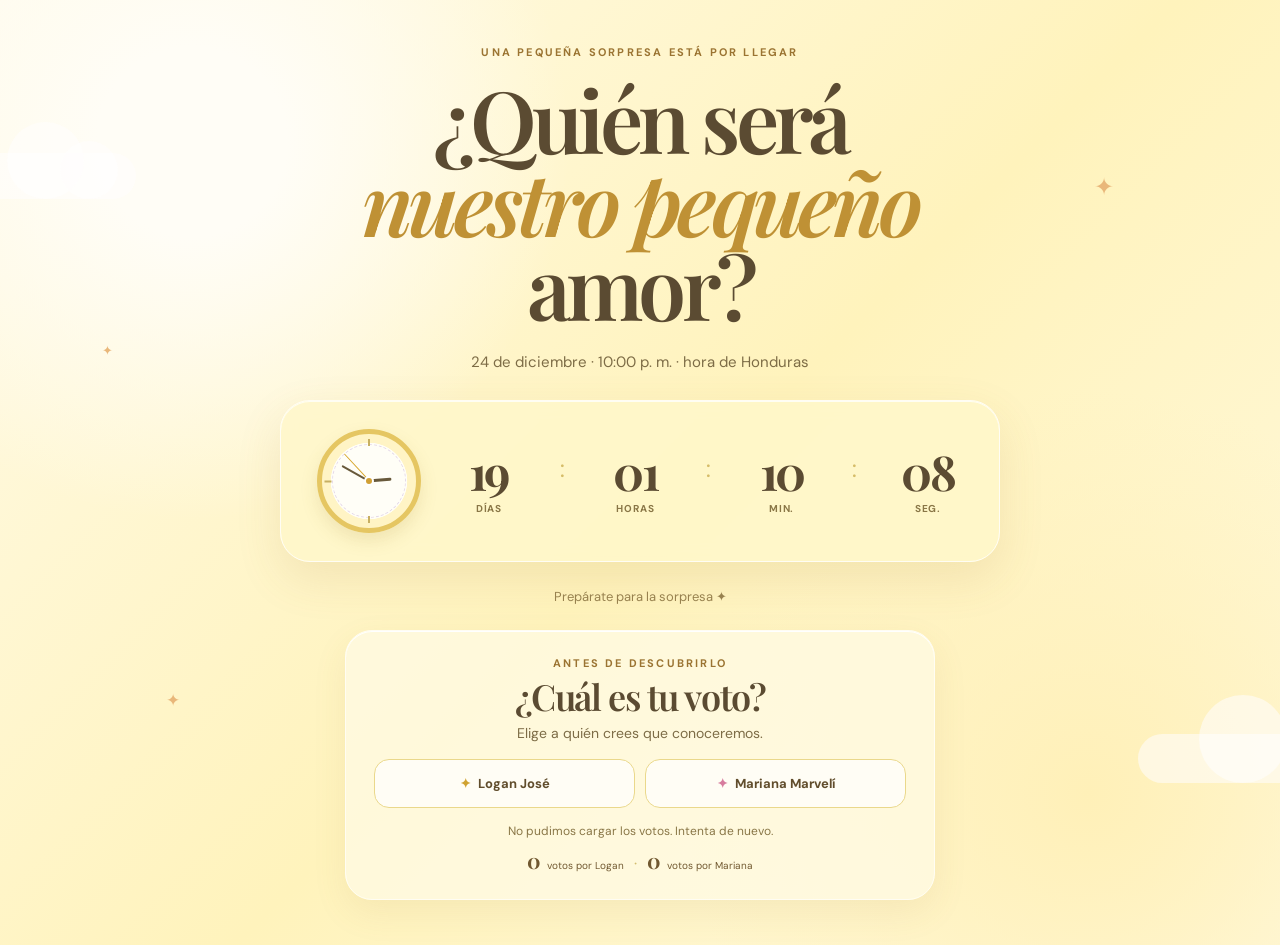
==== index.html @ b45e4868 "Add live Google Sheets voting" ====
<!doctype html>
<html lang="es">
  <head>
    <meta charset="UTF-8" />
    <meta name="viewport" content="width=device-width, initial-scale=1.0" />
    <meta name="theme-color" content="#fff9f4" />
    <meta name="description" content="Una dulce sorpresa está por llegar." />
    <title>Una dulce sorpresa</title>
    <link rel="stylesheet" href="assets/styles.css" />
  </head>
  <body>
    <canvas id="celebration-canvas" aria-hidden="true"></canvas>
    <div class="sky-decoration" aria-hidden="true"><span class="cloud cloud-one"></span><span class="cloud cloud-two"></span><span class="spark spark-one">✦</span><span class="spark spark-two">✦</span><span class="spark spark-three">✦</span></div>
    <main class="reveal-shell" aria-live="polite">
      <p class="eyebrow">Una pequeña sorpresa está por llegar</p>
      <h1 class="hero-title">¿Quién será<br /><em>nuestro pequeño</em><br />amor?</h1>
      <p class="event-note">24 de diciembre · 10:00 p. m. · hora de Honduras</p>
      <section class="countdown-card" aria-label="Cuenta regresiva"><div class="clock" aria-hidden="true"><span class="clock-dot"></span><span class="hand hand-hour"></span><span class="hand hand-minute"></span><span class="hand hand-second"></span><span class="tick t12"></span><span class="tick t3"></span><span class="tick t6"></span><span class="tick t9"></span></div><div class="counter" aria-label="Tiempo restante"><div><strong id="days">00</strong><span>días</span></div><i>:</i><div><strong id="hours">00</strong><span>horas</span></div><i>:</i><div><strong id="minutes">00</strong><span>min.</span></div><i>:</i><div><strong id="seconds">00</strong><span>seg.</span></div></div></section>
      <p class="tiny-note">Prepárate para la sorpresa ✦</p>
      <section class="vote-card" id="vote-section" aria-labelledby="vote-title">
        <p class="eyebrow">Antes de descubrirlo</p>
        <h2 id="vote-title">¿Cuál es tu voto?</h2>
        <p class="vote-intro">Elige a quién crees que conoceremos.</p>
        <div class="vote-buttons">
          <button class="vote-button boy-vote" type="button" data-vote="boy"><span>✦</span> Logan José</button>
          <button class="vote-button girl-vote" type="button" data-vote="girl"><span>✦</span> Mariana Marvelí</button>
        </div>
        <p class="vote-status" id="vote-status">Cargando votos…</p>
        <div class="vote-results" id="vote-results" aria-live="polite" hidden>
          <span id="boy-count">0</span><small>votos por Logan</small><i>·</i><span id="girl-count">0</span><small>votos por Mariana</small>
        </div>
      </section>
    </main>
    <section class="reveal-panel" aria-hidden="true"><div class="reveal-glow"></div><div class="balloon b-one"></div><div class="balloon b-two"></div><div class="balloon b-three"></div><div class="reveal-copy"><p class="eyebrow">La espera terminó</p><h2>Logan José</h2><p>Te esperamos con mucho amor.</p></div></section>
    <script>window.REVEAL_CONFIG={mode:'real',targetTime:'2026-12-25T04:00:00.000Z',result:'boy',title:'Logan José',subtitle:'Te esperamos con mucho amor.'};</script>
    <script>window.VOTE_CONFIG={endpoint:'https://script.google.com/macros/s/AKfycbzG3wJDyvJ7oHPErX0DNwCRhlutBwt7Xx0BfoXmJ38LbPHmCWQFD8IIuujLemhhOkUb/exec'};</script>
    <script src="assets/reveal.js"></script>
  </body>
</html>
---- assets/styles.css ----
@import url('https://fonts.googleapis.com/css2?family=DM+Sans:wght@400;500;700&family=Playfair+Display:ital,wght@0,600;0,700;1,600&display=swap');
:root { --ink:#5b4b32; --butter:#fff1a8; --butter-deep:#d5a83d; --paper:#fffdf4; }
* { box-sizing:border-box; }
body { margin:0; min-height:100vh; overflow-x:hidden; color:var(--ink); background:radial-gradient(circle at 15% 15%,#fffdf6 0 7%,transparent 28%),radial-gradient(circle at 85% 84%,#fff0b8 0,transparent 30%),linear-gradient(135deg,#fffbea,#fff3bc 53%,#fff9df); font-family:'DM Sans',sans-serif; }
.reveal-shell { width:min(910px,92vw); min-height:100vh; margin:auto; display:flex; flex-direction:column; align-items:center; justify-content:center; text-align:center; position:relative; z-index:2; padding:45px 0; }
.demo-badge { position:absolute; top:27px; right:0; border:1px solid #decbe6; background:#fff9ffb8; border-radius:999px; padding:8px 13px; font-size:11px; font-weight:700; letter-spacing:.11em; text-transform:uppercase; }
.eyebrow { margin:0 0 18px; color:#9b7432; font-size:11px; font-weight:700; text-transform:uppercase; letter-spacing:.2em; }
.hero-title { margin:0; font-family:'Playfair Display',Georgia,serif; font-size:clamp(44px,7.5vw,86px); font-weight:600; line-height:.97; letter-spacing:-.055em; }
.hero-title em { color:#bf9135; font-weight:600; }
.event-note { margin:25px 0 28px; font-size:15px; color:#7d6c46; }
.countdown-card { width:min(720px,100%); padding:28px 36px; display:flex; align-items:center; gap:33px; border:1px solid #fffdf4; border-radius:30px; background:#fff7cbd9; box-shadow:0 17px 45px #9c7b2c20, inset 0 1px #fffef3; backdrop-filter:blur(8px); }
.clock { flex:none; position:relative; width:104px; height:104px; border:5px solid #e5c662; border-radius:50%; background:radial-gradient(circle,#fffef7 0 57%,#fff4c5 58%); box-shadow:0 8px 17px #9c7b2c27; }
.clock::after { content:''; position:absolute; inset:10px; border:1px dashed #e4d8e9; border-radius:50%; }
.hand { transform-origin:50% 100%; position:absolute; left:calc(50% - 1px); bottom:50%; width:2px; background:#68593b; z-index:2; border-radius:10px; transition:transform .1s linear; }
.hand-second { height:37px; background:#d7a72e; width:1px; left:50%; }.hand-minute { height:31px; }.hand-hour { height:22px; width:3px; left:calc(50% - 1.5px); }
.clock-dot { position:absolute; z-index:3; left:calc(50% - 5px); top:calc(50% - 5px); width:10px; height:10px; border:2px solid white; background:#d1a035; border-radius:50%; }.tick { position:absolute; z-index:1; background:#c7af62; width:2px; height:7px; left:calc(50% - 1px); }.t12 { top:5px }.t6 { bottom:5px }.t3 { right:5px; top:calc(50% - 3px); transform:rotate(90deg) }.t9 { left:5px; top:calc(50% - 3px); transform:rotate(90deg) }
.counter { flex:1; display:flex; justify-content:space-between; align-items:flex-start; text-align:center; }.counter div { min-width:70px; }.counter strong { display:block; font-family:'Playfair Display',serif; font-size:clamp(31px,4.2vw,48px); line-height:1; letter-spacing:-.05em; }.counter span { display:block; margin-top:7px; color:#897646; font-size:10px; font-weight:700; letter-spacing:.08em; text-transform:uppercase; }.counter i { color:#d6bd69; font-size:24px; font-style:normal; padding-top:6px; }.tiny-note { margin:26px 0 0; color:#988250; font-size:13px; }
.vote-card { width:min(590px,100%); margin-top:25px; padding:25px 28px; border:1px solid #fffdf3; border-radius:27px; background:#fffbe7b8; box-shadow:0 13px 35px #9d7d2a17, inset 0 1px #fff; }.vote-card .eyebrow { margin-bottom:8px; }.vote-card h2 { margin:0; font:600 clamp(27px,4vw,36px)/1 'Playfair Display',serif; letter-spacing:-.04em; }.vote-intro { margin:10px 0 17px; color:#7d6c46; font-size:14px; }.vote-buttons { display:grid; grid-template-columns:1fr 1fr; gap:10px; }.vote-button { min-height:49px; padding:11px 12px; border:1px solid #ead88b; border-radius:15px; background:#fffdf5; color:#614d2c; font:700 13px 'DM Sans',sans-serif; cursor:pointer; transition:transform .2s, box-shadow .2s, border-color .2s; }.vote-button:hover:not(:disabled) { transform:translateY(-2px); box-shadow:0 8px 16px #a4822b24; border-color:#cda64a; }.vote-button span { color:#d0a231; margin-right:4px; }.girl-vote span { color:#d77c9e; }.vote-button:disabled { cursor:default; opacity:.68; }.vote-button.is-selected { border-color:#bd9132; background:#fff2b1; opacity:1; }.vote-status { min-height:18px; margin:15px 0 5px; color:#897646; font-size:12px; }.vote-results { display:flex; justify-content:center; align-items:baseline; gap:6px; color:#715830; }.vote-results span { font:700 21px 'Playfair Display',serif; }.vote-results small { font-size:10px; }.vote-results i { margin:0 4px; color:#d3bb6e; font-style:normal; }.voting-closed { opacity:.78; }
.sky-decoration>* { position:fixed; pointer-events:none; }.cloud { border-radius:999px; background:#fffdfd92; filter:blur(.2px); }.cloud::before,.cloud::after { content:''; position:absolute; border-radius:50%; background:inherit; }.cloud-one { width:170px; height:46px; left:-34px; top:17%; }.cloud-one::before { width:77px; height:77px; left:41px; bottom:0; }.cloud-one::after { width:58px; height:58px; left:94px; bottom:0; }.cloud-two { width:180px; height:49px; right:-38px; bottom:13%; }.cloud-two::before { width:88px; height:88px; right:31px; bottom:0; }.spark { color:#e9b77a; font-size:24px; }.spark-one { top:19%; right:13%; }.spark-two { bottom:21%; left:13%; font-size:17px; }.spark-three { top:38%; left:8%; font-size:13px; }
.final-seconds .countdown-card { animation:pulse 1s ease-in-out infinite; }.final-seconds .clock { border-color:#dea92c; } @keyframes pulse { 50% { transform:scale(1.018); box-shadow:0 12px 38px #d5a32c40; } }
.reveal-panel { position:fixed; inset:0; z-index:5; display:grid; place-items:center; background:linear-gradient(135deg,#ffe6ef,#f8c8dc 47%,#eaa1c6); clip-path:circle(0% at 50% 50%); transition:clip-path 1.25s cubic-bezier(.22,1,.36,1); overflow:hidden; }.revealed .reveal-panel { clip-path:circle(150% at 50% 50%); }.is-boy .reveal-panel { background:linear-gradient(135deg,#e2f4ff,#b9ddfa 47%,#7cbae8); }.reveal-glow { position:absolute; width:min(75vw,680px); aspect-ratio:1; border-radius:50%; background:#ffffff80; filter:blur(24px); }.reveal-copy { position:relative; text-align:center; padding:24px; }.reveal-copy .eyebrow { color:#a34b74; }.is-boy .reveal-copy .eyebrow { color:#316c9b; }.reveal-copy h2 { margin:0; font:600 clamp(58px,11vw,130px)/.9 'Playfair Display',serif; letter-spacing:-.075em; color:#9d3f6f; }.is-boy .reveal-copy h2 { color:#28628e; }.reveal-copy p:not(.eyebrow) { margin:22px 0 32px; font-size:18px; }.restart-button { display:inline-flex; gap:12px; justify-content:center; align-items:center; border:0; border-radius:999px; padding:14px 23px; background:#fffdfc; color:#88526c; font:700 13px 'DM Sans',sans-serif; letter-spacing:.03em; text-decoration:none; box-shadow:0 10px 24px #97507124; cursor:pointer; transition:transform .2s,box-shadow .2s; }.restart-button:hover { transform:translateY(-2px); box-shadow:0 14px 30px #97507136; }.restart-button span { font-size:18px; }.balloon { position:absolute; width:65px; height:80px; border-radius:50% 50% 48% 48%; background:#fff3f7a8; animation:float 4s ease-in-out infinite; }.balloon::after { content:''; position:absolute; left:50%; top:79px; width:1px; height:130px; background:#ffffff96; transform:rotate(5deg); }.b-one { top:14%; left:13%; }.b-two { top:19%; right:16%; width:42px; height:55px; animation-delay:-1.5s; }.b-three { bottom:14%; right:11%; width:74px; height:91px; animation-delay:-2.5s; }.is-boy .balloon { background:#edf8ffb5; } @keyframes float { 50% { transform:translateY(-20px) rotate(3deg); } }
#celebration-canvas { position:fixed; inset:0; z-index:10; pointer-events:none; }.landing { display:grid; place-items:center; }.landing-card { z-index:1; text-align:center; padding:45px 25px; }.landing-card h1 { margin:0; font:600 clamp(50px,8vw,88px)/.94 'Playfair Display',serif; letter-spacing:-.06em; }.landing-card p { margin:25px 0; color:#836f82; }.orb,.star { position:fixed; pointer-events:none; }.orb { border-radius:50%; filter:blur(.2px); }.orb-one { width:320px; height:320px; background:#f5d8e4a8; top:-90px; left:-75px; }.orb-two { width:260px; height:260px; background:#d9eafb; bottom:-80px; right:-50px; }.star { color:#e8b877; font-size:25px; }.s-one { top:22%; right:19%; }.s-two { bottom:23%; left:19%; }
@media (max-width:620px) { .reveal-shell { justify-content:flex-start; padding-top:110px; }.demo-badge { right:50%; transform:translateX(50%); }.countdown-card { padding:23px 12px 24px; flex-direction:column; gap:17px; border-radius:25px; }.clock { width:88px; height:88px; }.hand-second { height:30px; }.hand-minute { height:26px; }.hand-hour { height:18px; }.counter { width:100%; }.counter div { min-width:0; }.counter strong { font-size:32px; }.counter i { font-size:18px; }.counter span { font-size:8px; }.hero-title { font-size:49px; }.vote-card { padding:23px 15px; }.vote-buttons { grid-template-columns:1fr; }.balloon { transform:scale(.75); }.b-one { left:0; }.b-two { right:2%; }.b-three { right:-2%; } }
@media (prefers-reduced-motion:reduce) { *,*::before,*::after { animation-duration:.001ms!important; transition-duration:.001ms!important; } }
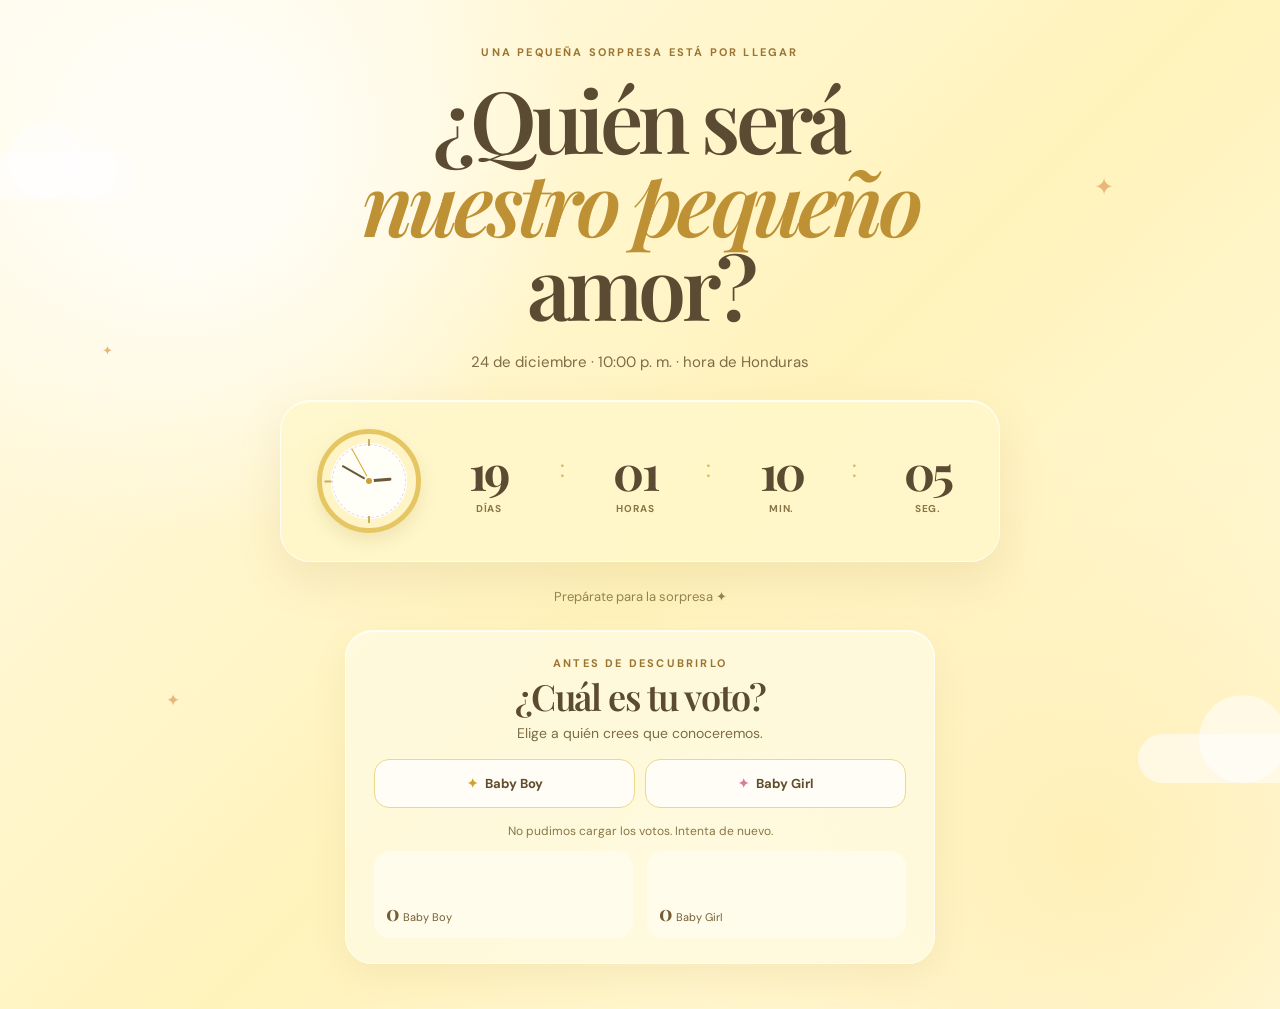
==== commit 55518cfe: "Visualize votes with ties and dresses" ====
--- a/index.html
+++ b/index.html
@@ -22,12 +22,13 @@
         <h2 id="vote-title">¿Cuál es tu voto?</h2>
         <p class="vote-intro">Elige a quién crees que conoceremos.</p>
         <div class="vote-buttons">
-          <button class="vote-button boy-vote" type="button" data-vote="boy"><span>✦</span> Logan José</button>
-          <button class="vote-button girl-vote" type="button" data-vote="girl"><span>✦</span> Mariana Marvelí</button>
+          <button class="vote-button boy-vote" type="button" data-vote="boy"><span>✦</span> Baby Boy</button>
+          <button class="vote-button girl-vote" type="button" data-vote="girl"><span>✦</span> Baby Girl</button>
         </div>
         <p class="vote-status" id="vote-status">Cargando votos…</p>
         <div class="vote-results" id="vote-results" aria-live="polite" hidden>
-          <span id="boy-count">0</span><small>votos por Logan</small><i>·</i><span id="girl-count">0</span><small>votos por Mariana</small>
+          <div class="vote-tally boy-tally"><div class="vote-icon-row" id="boy-icons" aria-hidden="true"></div><p><strong id="boy-count">0</strong> <span>Baby Boy</span></p></div>
+          <div class="vote-tally girl-tally"><div class="vote-icon-row" id="girl-icons" aria-hidden="true"></div><p><strong id="girl-count">0</strong> <span>Baby Girl</span></p></div>
         </div>
       </section>
     </main>
--- a/assets/styles.css
+++ b/assets/styles.css
@@ -15,10 +15,10 @@
 .hand-second { height:37px; background:#d7a72e; width:1px; left:50%; }.hand-minute { height:31px; }.hand-hour { height:22px; width:3px; left:calc(50% - 1.5px); }
 .clock-dot { position:absolute; z-index:3; left:calc(50% - 5px); top:calc(50% - 5px); width:10px; height:10px; border:2px solid white; background:#d1a035; border-radius:50%; }.tick { position:absolute; z-index:1; background:#c7af62; width:2px; height:7px; left:calc(50% - 1px); }.t12 { top:5px }.t6 { bottom:5px }.t3 { right:5px; top:calc(50% - 3px); transform:rotate(90deg) }.t9 { left:5px; top:calc(50% - 3px); transform:rotate(90deg) }
 .counter { flex:1; display:flex; justify-content:space-between; align-items:flex-start; text-align:center; }.counter div { min-width:70px; }.counter strong { display:block; font-family:'Playfair Display',serif; font-size:clamp(31px,4.2vw,48px); line-height:1; letter-spacing:-.05em; }.counter span { display:block; margin-top:7px; color:#897646; font-size:10px; font-weight:700; letter-spacing:.08em; text-transform:uppercase; }.counter i { color:#d6bd69; font-size:24px; font-style:normal; padding-top:6px; }.tiny-note { margin:26px 0 0; color:#988250; font-size:13px; }
-.vote-card { width:min(590px,100%); margin-top:25px; padding:25px 28px; border:1px solid #fffdf3; border-radius:27px; background:#fffbe7b8; box-shadow:0 13px 35px #9d7d2a17, inset 0 1px #fff; }.vote-card .eyebrow { margin-bottom:8px; }.vote-card h2 { margin:0; font:600 clamp(27px,4vw,36px)/1 'Playfair Display',serif; letter-spacing:-.04em; }.vote-intro { margin:10px 0 17px; color:#7d6c46; font-size:14px; }.vote-buttons { display:grid; grid-template-columns:1fr 1fr; gap:10px; }.vote-button { min-height:49px; padding:11px 12px; border:1px solid #ead88b; border-radius:15px; background:#fffdf5; color:#614d2c; font:700 13px 'DM Sans',sans-serif; cursor:pointer; transition:transform .2s, box-shadow .2s, border-color .2s; }.vote-button:hover:not(:disabled) { transform:translateY(-2px); box-shadow:0 8px 16px #a4822b24; border-color:#cda64a; }.vote-button span { color:#d0a231; margin-right:4px; }.girl-vote span { color:#d77c9e; }.vote-button:disabled { cursor:default; opacity:.68; }.vote-button.is-selected { border-color:#bd9132; background:#fff2b1; opacity:1; }.vote-status { min-height:18px; margin:15px 0 5px; color:#897646; font-size:12px; }.vote-results { display:flex; justify-content:center; align-items:baseline; gap:6px; color:#715830; }.vote-results span { font:700 21px 'Playfair Display',serif; }.vote-results small { font-size:10px; }.vote-results i { margin:0 4px; color:#d3bb6e; font-style:normal; }.voting-closed { opacity:.78; }
+.vote-card { width:min(590px,100%); margin-top:25px; padding:25px 28px; border:1px solid #fffdf3; border-radius:27px; background:#fffbe7b8; box-shadow:0 13px 35px #9d7d2a17, inset 0 1px #fff; }.vote-card .eyebrow { margin-bottom:8px; }.vote-card h2 { margin:0; font:600 clamp(27px,4vw,36px)/1 'Playfair Display',serif; letter-spacing:-.04em; }.vote-intro { margin:10px 0 17px; color:#7d6c46; font-size:14px; }.vote-buttons { display:grid; grid-template-columns:1fr 1fr; gap:10px; }.vote-button { min-height:49px; padding:11px 12px; border:1px solid #ead88b; border-radius:15px; background:#fffdf5; color:#614d2c; font:700 13px 'DM Sans',sans-serif; cursor:pointer; transition:transform .2s, box-shadow .2s, border-color .2s; }.vote-button:hover:not(:disabled) { transform:translateY(-2px); box-shadow:0 8px 16px #a4822b24; border-color:#cda64a; }.vote-button span { color:#d0a231; margin-right:4px; }.girl-vote span { color:#d77c9e; }.vote-button:disabled { cursor:default; opacity:.68; }.vote-button.is-selected { border-color:#bd9132; background:#fff2b1; opacity:1; }.vote-status { min-height:18px; margin:15px 0 5px; color:#897646; font-size:12px; }.vote-results { display:grid; grid-template-columns:1fr 1fr; gap:14px; margin-top:10px; text-align:left; }.vote-tally { min-width:0; padding:12px; border-radius:16px; background:#fffdf599; }.vote-tally p { margin:8px 0 0; color:#745d34; font-size:11px; }.vote-tally strong { font:700 21px 'Playfair Display',serif; }.vote-icon-row { display:flex; min-height:27px; flex-wrap:wrap; align-items:flex-end; gap:3px; }.vote-icon { position:relative; display:inline-block; flex:none; width:13px; height:24px; filter:drop-shadow(0 2px 1px #6e542215); }.tie::before { content:''; position:absolute; top:0; left:3px; width:7px; height:7px; background:var(--vote-color); transform:rotate(45deg); border-radius:2px; }.tie::after { content:''; position:absolute; top:7px; left:3px; width:7px; height:15px; background:var(--vote-color); clip-path:polygon(0 0,100% 0,78% 64%,50% 100%,22% 64%); }.dress::before { content:''; position:absolute; top:1px; left:4px; width:5px; height:7px; background:var(--vote-color); border-radius:4px 4px 1px 1px; }.dress::after { content:''; position:absolute; top:7px; left:0; width:13px; height:15px; background:var(--vote-color); clip-path:polygon(32% 0,68% 0,100% 100%,0 100%); border-radius:0 0 2px 2px; }.more-votes { padding:5px 2px 0 3px; color:#8b7446; font-size:10px; font-weight:700; }.voting-closed { opacity:.78; }
 .sky-decoration>* { position:fixed; pointer-events:none; }.cloud { border-radius:999px; background:#fffdfd92; filter:blur(.2px); }.cloud::before,.cloud::after { content:''; position:absolute; border-radius:50%; background:inherit; }.cloud-one { width:170px; height:46px; left:-34px; top:17%; }.cloud-one::before { width:77px; height:77px; left:41px; bottom:0; }.cloud-one::after { width:58px; height:58px; left:94px; bottom:0; }.cloud-two { width:180px; height:49px; right:-38px; bottom:13%; }.cloud-two::before { width:88px; height:88px; right:31px; bottom:0; }.spark { color:#e9b77a; font-size:24px; }.spark-one { top:19%; right:13%; }.spark-two { bottom:21%; left:13%; font-size:17px; }.spark-three { top:38%; left:8%; font-size:13px; }
 .final-seconds .countdown-card { animation:pulse 1s ease-in-out infinite; }.final-seconds .clock { border-color:#dea92c; } @keyframes pulse { 50% { transform:scale(1.018); box-shadow:0 12px 38px #d5a32c40; } }
 .reveal-panel { position:fixed; inset:0; z-index:5; display:grid; place-items:center; background:linear-gradient(135deg,#ffe6ef,#f8c8dc 47%,#eaa1c6); clip-path:circle(0% at 50% 50%); transition:clip-path 1.25s cubic-bezier(.22,1,.36,1); overflow:hidden; }.revealed .reveal-panel { clip-path:circle(150% at 50% 50%); }.is-boy .reveal-panel { background:linear-gradient(135deg,#e2f4ff,#b9ddfa 47%,#7cbae8); }.reveal-glow { position:absolute; width:min(75vw,680px); aspect-ratio:1; border-radius:50%; background:#ffffff80; filter:blur(24px); }.reveal-copy { position:relative; text-align:center; padding:24px; }.reveal-copy .eyebrow { color:#a34b74; }.is-boy .reveal-copy .eyebrow { color:#316c9b; }.reveal-copy h2 { margin:0; font:600 clamp(58px,11vw,130px)/.9 'Playfair Display',serif; letter-spacing:-.075em; color:#9d3f6f; }.is-boy .reveal-copy h2 { color:#28628e; }.reveal-copy p:not(.eyebrow) { margin:22px 0 32px; font-size:18px; }.restart-button { display:inline-flex; gap:12px; justify-content:center; align-items:center; border:0; border-radius:999px; padding:14px 23px; background:#fffdfc; color:#88526c; font:700 13px 'DM Sans',sans-serif; letter-spacing:.03em; text-decoration:none; box-shadow:0 10px 24px #97507124; cursor:pointer; transition:transform .2s,box-shadow .2s; }.restart-button:hover { transform:translateY(-2px); box-shadow:0 14px 30px #97507136; }.restart-button span { font-size:18px; }.balloon { position:absolute; width:65px; height:80px; border-radius:50% 50% 48% 48%; background:#fff3f7a8; animation:float 4s ease-in-out infinite; }.balloon::after { content:''; position:absolute; left:50%; top:79px; width:1px; height:130px; background:#ffffff96; transform:rotate(5deg); }.b-one { top:14%; left:13%; }.b-two { top:19%; right:16%; width:42px; height:55px; animation-delay:-1.5s; }.b-three { bottom:14%; right:11%; width:74px; height:91px; animation-delay:-2.5s; }.is-boy .balloon { background:#edf8ffb5; } @keyframes float { 50% { transform:translateY(-20px) rotate(3deg); } }
 #celebration-canvas { position:fixed; inset:0; z-index:10; pointer-events:none; }.landing { display:grid; place-items:center; }.landing-card { z-index:1; text-align:center; padding:45px 25px; }.landing-card h1 { margin:0; font:600 clamp(50px,8vw,88px)/.94 'Playfair Display',serif; letter-spacing:-.06em; }.landing-card p { margin:25px 0; color:#836f82; }.orb,.star { position:fixed; pointer-events:none; }.orb { border-radius:50%; filter:blur(.2px); }.orb-one { width:320px; height:320px; background:#f5d8e4a8; top:-90px; left:-75px; }.orb-two { width:260px; height:260px; background:#d9eafb; bottom:-80px; right:-50px; }.star { color:#e8b877; font-size:25px; }.s-one { top:22%; right:19%; }.s-two { bottom:23%; left:19%; }
-@media (max-width:620px) { .reveal-shell { justify-content:flex-start; padding-top:110px; }.demo-badge { right:50%; transform:translateX(50%); }.countdown-card { padding:23px 12px 24px; flex-direction:column; gap:17px; border-radius:25px; }.clock { width:88px; height:88px; }.hand-second { height:30px; }.hand-minute { height:26px; }.hand-hour { height:18px; }.counter { width:100%; }.counter div { min-width:0; }.counter strong { font-size:32px; }.counter i { font-size:18px; }.counter span { font-size:8px; }.hero-title { font-size:49px; }.vote-card { padding:23px 15px; }.vote-buttons { grid-template-columns:1fr; }.balloon { transform:scale(.75); }.b-one { left:0; }.b-two { right:2%; }.b-three { right:-2%; } }
+@media (max-width:620px) { .reveal-shell { justify-content:flex-start; padding-top:110px; }.demo-badge { right:50%; transform:translateX(50%); }.countdown-card { padding:23px 12px 24px; flex-direction:column; gap:17px; border-radius:25px; }.clock { width:88px; height:88px; }.hand-second { height:30px; }.hand-minute { height:26px; }.hand-hour { height:18px; }.counter { width:100%; }.counter div { min-width:0; }.counter strong { font-size:32px; }.counter i { font-size:18px; }.counter span { font-size:8px; }.hero-title { font-size:49px; }.vote-card { padding:23px 15px; }.vote-buttons { grid-template-columns:1fr; }.vote-results { gap:8px; }.vote-tally { padding:10px; }.balloon { transform:scale(.75); }.b-one { left:0; }.b-two { right:2%; }.b-three { right:-2%; } }
 @media (prefers-reduced-motion:reduce) { *,*::before,*::after { animation-duration:.001ms!important; transition-duration:.001ms!important; } }
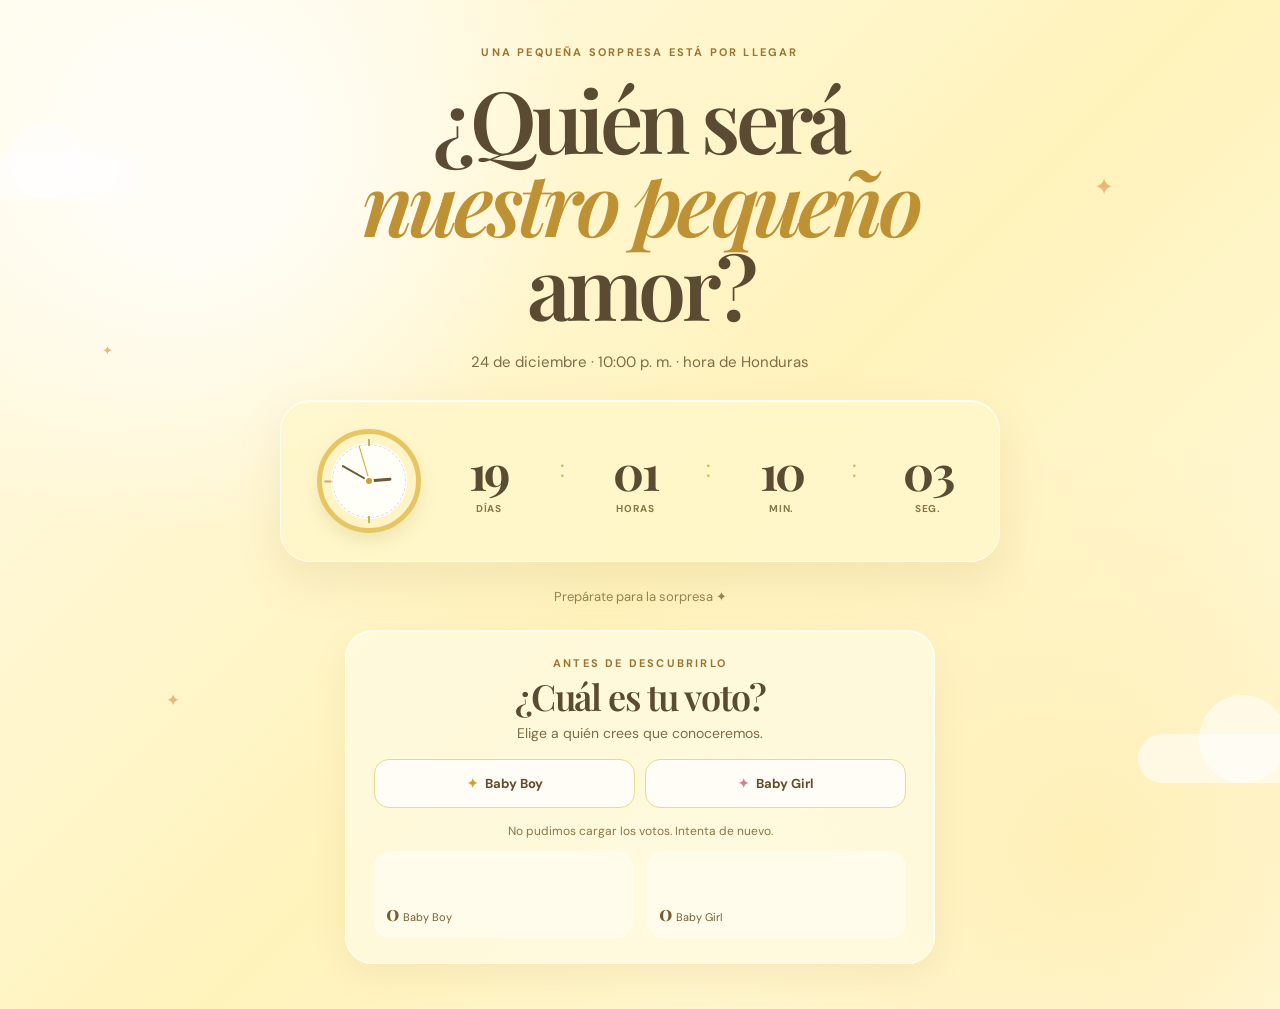
==== commit f4f9f025: "Bust cached static assets" ====
--- a/index.html
+++ b/index.html
@@ -6,7 +6,7 @@
     <meta name="theme-color" content="#fff9f4" />
     <meta name="description" content="Una dulce sorpresa está por llegar." />
     <title>Una dulce sorpresa</title>
-    <link rel="stylesheet" href="assets/styles.css" />
+    <link rel="stylesheet" href="assets/styles.css?v=55518cf" />
   </head>
   <body>
     <canvas id="celebration-canvas" aria-hidden="true"></canvas>
@@ -35,6 +35,6 @@
     <section class="reveal-panel" aria-hidden="true"><div class="reveal-glow"></div><div class="balloon b-one"></div><div class="balloon b-two"></div><div class="balloon b-three"></div><div class="reveal-copy"><p class="eyebrow">La espera terminó</p><h2>Logan José</h2><p>Te esperamos con mucho amor.</p></div></section>
     <script>window.REVEAL_CONFIG={mode:'real',targetTime:'2026-12-25T04:00:00.000Z',result:'boy',title:'Logan José',subtitle:'Te esperamos con mucho amor.'};</script>
     <script>window.VOTE_CONFIG={endpoint:'https://script.google.com/macros/s/AKfycbzG3wJDyvJ7oHPErX0DNwCRhlutBwt7Xx0BfoXmJ38LbPHmCWQFD8IIuujLemhhOkUb/exec'};</script>
-    <script src="assets/reveal.js"></script>
+    <script src="assets/reveal.js?v=55518cf"></script>
   </body>
 </html>
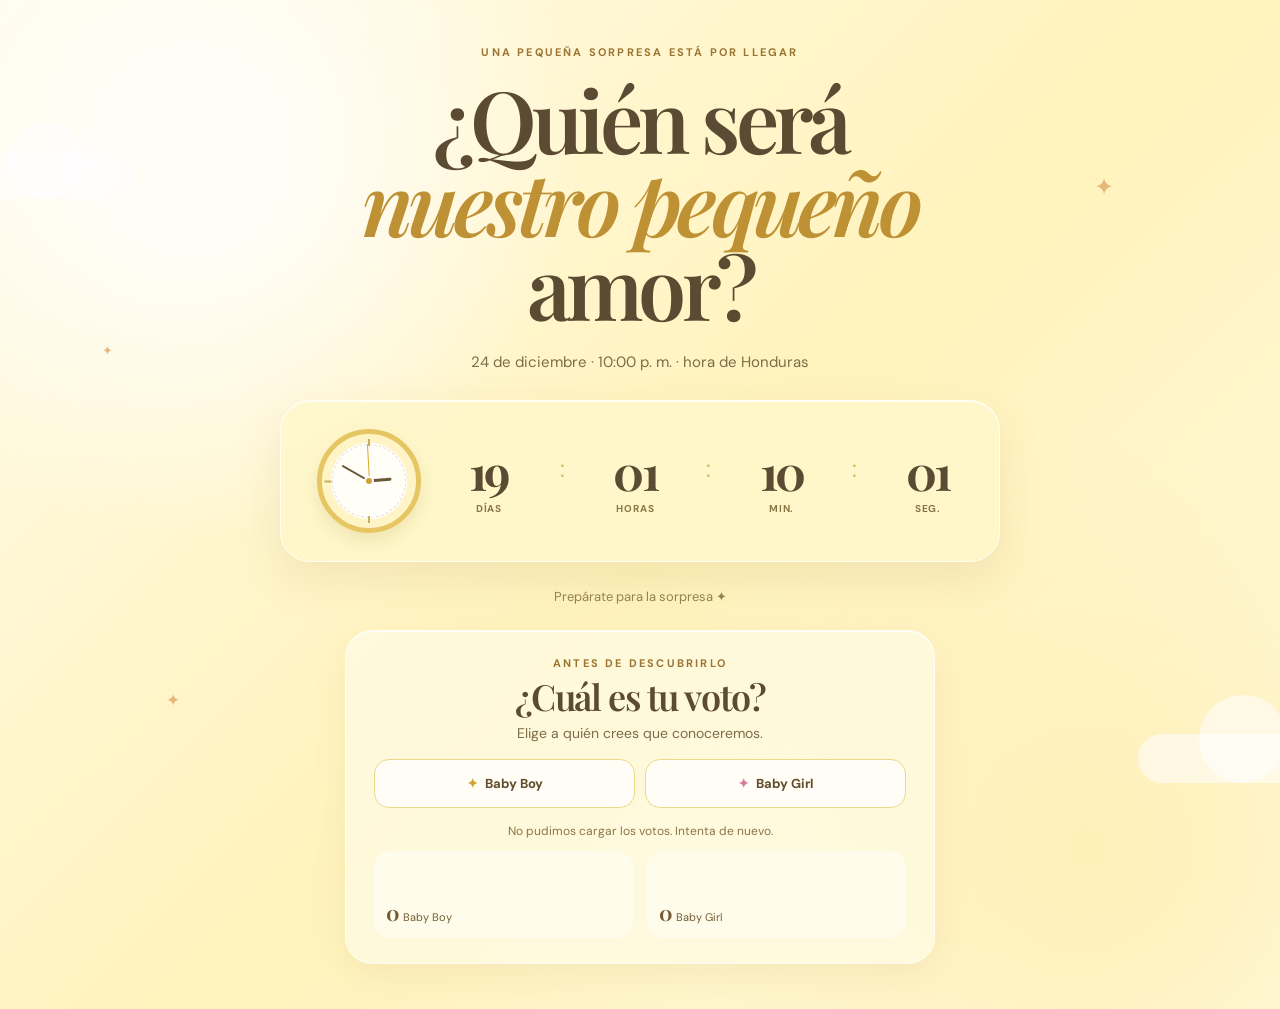
==== commit 425c68fb: "Refine vote icons and confirmation copy" ====
--- a/index.html
+++ b/index.html
@@ -6,7 +6,7 @@
     <meta name="theme-color" content="#fff9f4" />
     <meta name="description" content="Una dulce sorpresa está por llegar." />
     <title>Una dulce sorpresa</title>
-    <link rel="stylesheet" href="assets/styles.css?v=55518cf" />
+    <link rel="stylesheet" href="assets/styles.css?v=svg-icons-v1" />
   </head>
   <body>
     <canvas id="celebration-canvas" aria-hidden="true"></canvas>
@@ -35,6 +35,6 @@
     <section class="reveal-panel" aria-hidden="true"><div class="reveal-glow"></div><div class="balloon b-one"></div><div class="balloon b-two"></div><div class="balloon b-three"></div><div class="reveal-copy"><p class="eyebrow">La espera terminó</p><h2>Logan José</h2><p>Te esperamos con mucho amor.</p></div></section>
     <script>window.REVEAL_CONFIG={mode:'real',targetTime:'2026-12-25T04:00:00.000Z',result:'boy',title:'Logan José',subtitle:'Te esperamos con mucho amor.'};</script>
     <script>window.VOTE_CONFIG={endpoint:'https://script.google.com/macros/s/AKfycbzG3wJDyvJ7oHPErX0DNwCRhlutBwt7Xx0BfoXmJ38LbPHmCWQFD8IIuujLemhhOkUb/exec'};</script>
-    <script src="assets/reveal.js?v=55518cf"></script>
+    <script src="assets/reveal.js?v=svg-icons-v1"></script>
   </body>
 </html>
--- a/assets/styles.css
+++ b/assets/styles.css
@@ -15,7 +15,7 @@
 .hand-second { height:37px; background:#d7a72e; width:1px; left:50%; }.hand-minute { height:31px; }.hand-hour { height:22px; width:3px; left:calc(50% - 1.5px); }
 .clock-dot { position:absolute; z-index:3; left:calc(50% - 5px); top:calc(50% - 5px); width:10px; height:10px; border:2px solid white; background:#d1a035; border-radius:50%; }.tick { position:absolute; z-index:1; background:#c7af62; width:2px; height:7px; left:calc(50% - 1px); }.t12 { top:5px }.t6 { bottom:5px }.t3 { right:5px; top:calc(50% - 3px); transform:rotate(90deg) }.t9 { left:5px; top:calc(50% - 3px); transform:rotate(90deg) }
 .counter { flex:1; display:flex; justify-content:space-between; align-items:flex-start; text-align:center; }.counter div { min-width:70px; }.counter strong { display:block; font-family:'Playfair Display',serif; font-size:clamp(31px,4.2vw,48px); line-height:1; letter-spacing:-.05em; }.counter span { display:block; margin-top:7px; color:#897646; font-size:10px; font-weight:700; letter-spacing:.08em; text-transform:uppercase; }.counter i { color:#d6bd69; font-size:24px; font-style:normal; padding-top:6px; }.tiny-note { margin:26px 0 0; color:#988250; font-size:13px; }
-.vote-card { width:min(590px,100%); margin-top:25px; padding:25px 28px; border:1px solid #fffdf3; border-radius:27px; background:#fffbe7b8; box-shadow:0 13px 35px #9d7d2a17, inset 0 1px #fff; }.vote-card .eyebrow { margin-bottom:8px; }.vote-card h2 { margin:0; font:600 clamp(27px,4vw,36px)/1 'Playfair Display',serif; letter-spacing:-.04em; }.vote-intro { margin:10px 0 17px; color:#7d6c46; font-size:14px; }.vote-buttons { display:grid; grid-template-columns:1fr 1fr; gap:10px; }.vote-button { min-height:49px; padding:11px 12px; border:1px solid #ead88b; border-radius:15px; background:#fffdf5; color:#614d2c; font:700 13px 'DM Sans',sans-serif; cursor:pointer; transition:transform .2s, box-shadow .2s, border-color .2s; }.vote-button:hover:not(:disabled) { transform:translateY(-2px); box-shadow:0 8px 16px #a4822b24; border-color:#cda64a; }.vote-button span { color:#d0a231; margin-right:4px; }.girl-vote span { color:#d77c9e; }.vote-button:disabled { cursor:default; opacity:.68; }.vote-button.is-selected { border-color:#bd9132; background:#fff2b1; opacity:1; }.vote-status { min-height:18px; margin:15px 0 5px; color:#897646; font-size:12px; }.vote-results { display:grid; grid-template-columns:1fr 1fr; gap:14px; margin-top:10px; text-align:left; }.vote-tally { min-width:0; padding:12px; border-radius:16px; background:#fffdf599; }.vote-tally p { margin:8px 0 0; color:#745d34; font-size:11px; }.vote-tally strong { font:700 21px 'Playfair Display',serif; }.vote-icon-row { display:flex; min-height:27px; flex-wrap:wrap; align-items:flex-end; gap:3px; }.vote-icon { position:relative; display:inline-block; flex:none; width:13px; height:24px; filter:drop-shadow(0 2px 1px #6e542215); }.tie::before { content:''; position:absolute; top:0; left:3px; width:7px; height:7px; background:var(--vote-color); transform:rotate(45deg); border-radius:2px; }.tie::after { content:''; position:absolute; top:7px; left:3px; width:7px; height:15px; background:var(--vote-color); clip-path:polygon(0 0,100% 0,78% 64%,50% 100%,22% 64%); }.dress::before { content:''; position:absolute; top:1px; left:4px; width:5px; height:7px; background:var(--vote-color); border-radius:4px 4px 1px 1px; }.dress::after { content:''; position:absolute; top:7px; left:0; width:13px; height:15px; background:var(--vote-color); clip-path:polygon(32% 0,68% 0,100% 100%,0 100%); border-radius:0 0 2px 2px; }.more-votes { padding:5px 2px 0 3px; color:#8b7446; font-size:10px; font-weight:700; }.voting-closed { opacity:.78; }
+.vote-card { width:min(590px,100%); margin-top:25px; padding:25px 28px; border:1px solid #fffdf3; border-radius:27px; background:#fffbe7b8; box-shadow:0 13px 35px #9d7d2a17, inset 0 1px #fff; }.vote-card .eyebrow { margin-bottom:8px; }.vote-card h2 { margin:0; font:600 clamp(27px,4vw,36px)/1 'Playfair Display',serif; letter-spacing:-.04em; }.vote-intro { margin:10px 0 17px; color:#7d6c46; font-size:14px; }.vote-buttons { display:grid; grid-template-columns:1fr 1fr; gap:10px; }.vote-button { min-height:49px; padding:11px 12px; border:1px solid #ead88b; border-radius:15px; background:#fffdf5; color:#614d2c; font:700 13px 'DM Sans',sans-serif; cursor:pointer; transition:transform .2s, box-shadow .2s, border-color .2s; }.vote-button:hover:not(:disabled) { transform:translateY(-2px); box-shadow:0 8px 16px #a4822b24; border-color:#cda64a; }.vote-button span { color:#d0a231; margin-right:4px; }.girl-vote span { color:#d77c9e; }.vote-button:disabled { cursor:default; opacity:.68; }.vote-button.is-selected { border-color:#bd9132; background:#fff2b1; opacity:1; }.vote-status { min-height:18px; margin:15px 0 5px; color:#897646; font-size:12px; }.vote-results { display:grid; grid-template-columns:1fr 1fr; gap:14px; margin-top:10px; text-align:left; }.vote-tally { min-width:0; padding:12px; border-radius:16px; background:#fffdf599; }.vote-tally p { margin:8px 0 0; color:#745d34; font-size:11px; }.vote-tally strong { font:700 21px 'Playfair Display',serif; }.vote-icon-row { display:flex; min-height:27px; flex-wrap:wrap; align-items:flex-end; gap:3px; }.vote-icon { display:inline-block; flex:none; width:13px; height:25px; filter:drop-shadow(0 2px 1px #6e542220); }.vote-icon svg { display:block; width:100%; height:100%; }.vote-icon path:first-child { fill:var(--vote-color); }.vote-icon .icon-shine { fill:#fff; opacity:.25; }.more-votes { padding:5px 2px 0 3px; color:#8b7446; font-size:10px; font-weight:700; }.voting-closed { opacity:.78; }
 .sky-decoration>* { position:fixed; pointer-events:none; }.cloud { border-radius:999px; background:#fffdfd92; filter:blur(.2px); }.cloud::before,.cloud::after { content:''; position:absolute; border-radius:50%; background:inherit; }.cloud-one { width:170px; height:46px; left:-34px; top:17%; }.cloud-one::before { width:77px; height:77px; left:41px; bottom:0; }.cloud-one::after { width:58px; height:58px; left:94px; bottom:0; }.cloud-two { width:180px; height:49px; right:-38px; bottom:13%; }.cloud-two::before { width:88px; height:88px; right:31px; bottom:0; }.spark { color:#e9b77a; font-size:24px; }.spark-one { top:19%; right:13%; }.spark-two { bottom:21%; left:13%; font-size:17px; }.spark-three { top:38%; left:8%; font-size:13px; }
 .final-seconds .countdown-card { animation:pulse 1s ease-in-out infinite; }.final-seconds .clock { border-color:#dea92c; } @keyframes pulse { 50% { transform:scale(1.018); box-shadow:0 12px 38px #d5a32c40; } }
 .reveal-panel { position:fixed; inset:0; z-index:5; display:grid; place-items:center; background:linear-gradient(135deg,#ffe6ef,#f8c8dc 47%,#eaa1c6); clip-path:circle(0% at 50% 50%); transition:clip-path 1.25s cubic-bezier(.22,1,.36,1); overflow:hidden; }.revealed .reveal-panel { clip-path:circle(150% at 50% 50%); }.is-boy .reveal-panel { background:linear-gradient(135deg,#e2f4ff,#b9ddfa 47%,#7cbae8); }.reveal-glow { position:absolute; width:min(75vw,680px); aspect-ratio:1; border-radius:50%; background:#ffffff80; filter:blur(24px); }.reveal-copy { position:relative; text-align:center; padding:24px; }.reveal-copy .eyebrow { color:#a34b74; }.is-boy .reveal-copy .eyebrow { color:#316c9b; }.reveal-copy h2 { margin:0; font:600 clamp(58px,11vw,130px)/.9 'Playfair Display',serif; letter-spacing:-.075em; color:#9d3f6f; }.is-boy .reveal-copy h2 { color:#28628e; }.reveal-copy p:not(.eyebrow) { margin:22px 0 32px; font-size:18px; }.restart-button { display:inline-flex; gap:12px; justify-content:center; align-items:center; border:0; border-radius:999px; padding:14px 23px; background:#fffdfc; color:#88526c; font:700 13px 'DM Sans',sans-serif; letter-spacing:.03em; text-decoration:none; box-shadow:0 10px 24px #97507124; cursor:pointer; transition:transform .2s,box-shadow .2s; }.restart-button:hover { transform:translateY(-2px); box-shadow:0 14px 30px #97507136; }.restart-button span { font-size:18px; }.balloon { position:absolute; width:65px; height:80px; border-radius:50% 50% 48% 48%; background:#fff3f7a8; animation:float 4s ease-in-out infinite; }.balloon::after { content:''; position:absolute; left:50%; top:79px; width:1px; height:130px; background:#ffffff96; transform:rotate(5deg); }.b-one { top:14%; left:13%; }.b-two { top:19%; right:16%; width:42px; height:55px; animation-delay:-1.5s; }.b-three { bottom:14%; right:11%; width:74px; height:91px; animation-delay:-2.5s; }.is-boy .balloon { background:#edf8ffb5; } @keyframes float { 50% { transform:translateY(-20px) rotate(3deg); } }
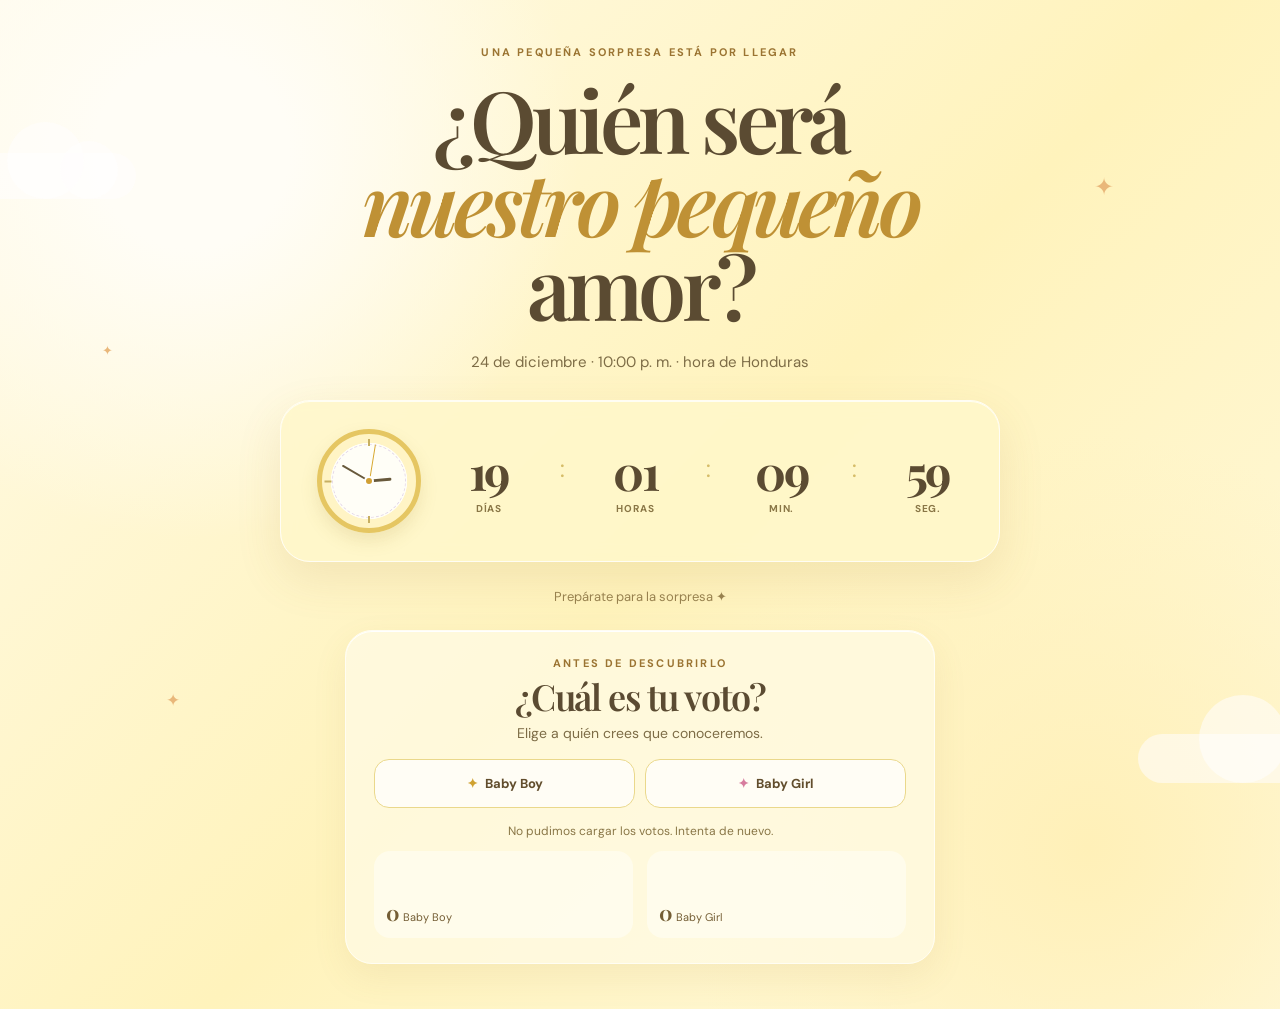
==== commit c7102c7c: "Use mobile-compatible vote requests" ====
--- a/index.html
+++ b/index.html
@@ -6,7 +6,7 @@
     <meta name="theme-color" content="#fff9f4" />
     <meta name="description" content="Una dulce sorpresa está por llegar." />
     <title>Una dulce sorpresa</title>
-    <link rel="stylesheet" href="assets/styles.css?v=svg-icons-v1" />
+    <link rel="stylesheet" href="assets/styles.css?v=mobile-fetch-v1" />
   </head>
   <body>
     <canvas id="celebration-canvas" aria-hidden="true"></canvas>
@@ -35,6 +35,6 @@
     <section class="reveal-panel" aria-hidden="true"><div class="reveal-glow"></div><div class="balloon b-one"></div><div class="balloon b-two"></div><div class="balloon b-three"></div><div class="reveal-copy"><p class="eyebrow">La espera terminó</p><h2>Logan José</h2><p>Te esperamos con mucho amor.</p></div></section>
     <script>window.REVEAL_CONFIG={mode:'real',targetTime:'2026-12-25T04:00:00.000Z',result:'boy',title:'Logan José',subtitle:'Te esperamos con mucho amor.'};</script>
     <script>window.VOTE_CONFIG={endpoint:'https://script.google.com/macros/s/AKfycbzG3wJDyvJ7oHPErX0DNwCRhlutBwt7Xx0BfoXmJ38LbPHmCWQFD8IIuujLemhhOkUb/exec'};</script>
-    <script src="assets/reveal.js?v=svg-icons-v1"></script>
+    <script src="assets/reveal.js?v=mobile-fetch-v1"></script>
   </body>
 </html>
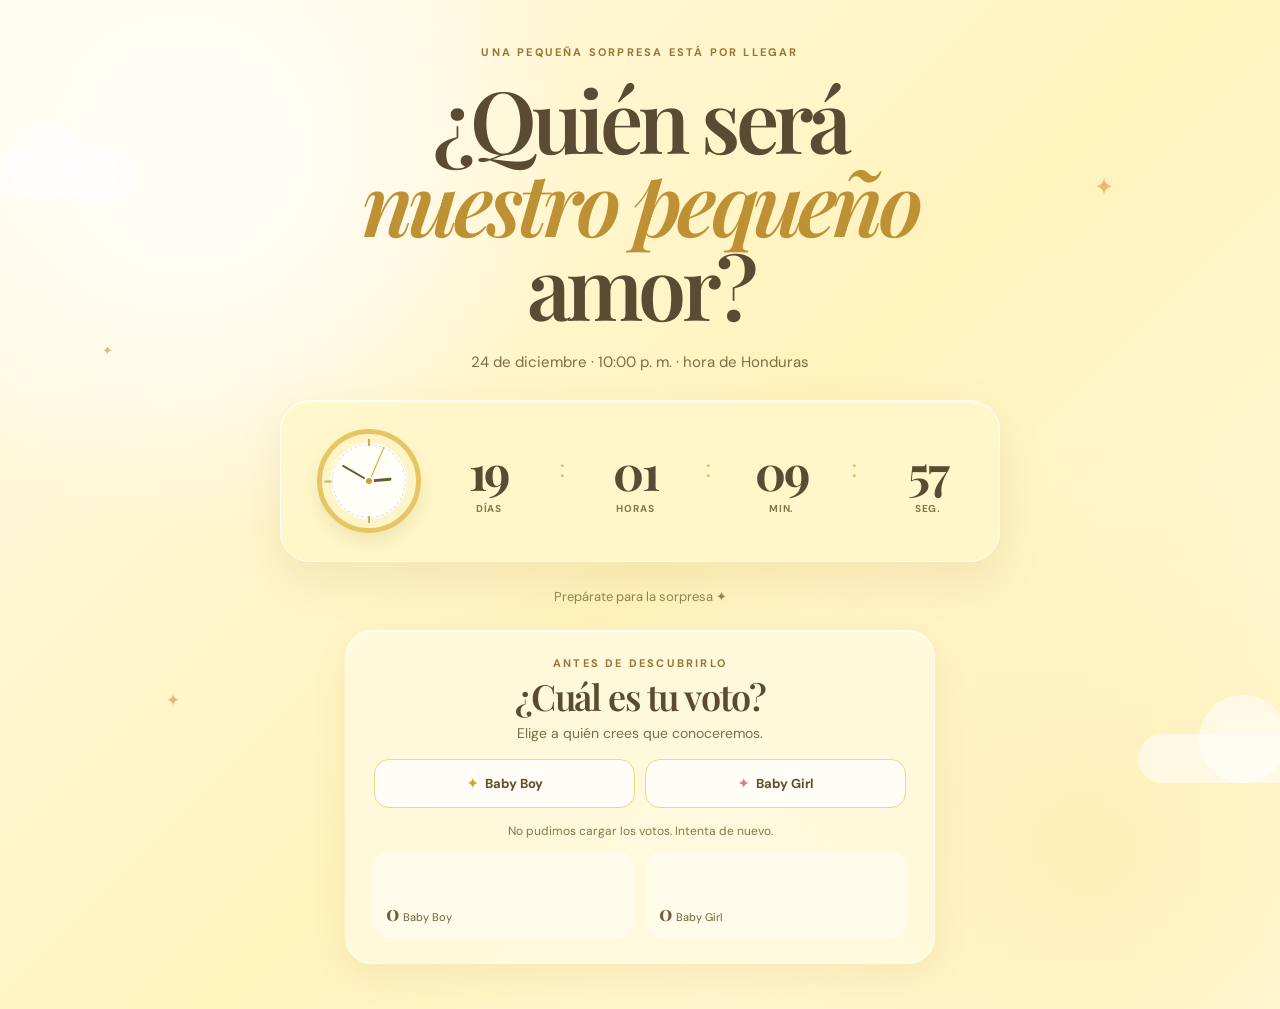
==== commit aa2ac129: "Improve mobile typography scaling" ====
--- a/index.html
+++ b/index.html
@@ -6,7 +6,7 @@
     <meta name="theme-color" content="#fff9f4" />
     <meta name="description" content="Una dulce sorpresa está por llegar." />
     <title>Una dulce sorpresa</title>
-    <link rel="stylesheet" href="assets/styles.css?v=mobile-fetch-v1" />
+    <link rel="stylesheet" href="assets/styles.css?v=mobile-type-v1" />
   </head>
   <body>
     <canvas id="celebration-canvas" aria-hidden="true"></canvas>
@@ -35,6 +35,6 @@
     <section class="reveal-panel" aria-hidden="true"><div class="reveal-glow"></div><div class="balloon b-one"></div><div class="balloon b-two"></div><div class="balloon b-three"></div><div class="reveal-copy"><p class="eyebrow">La espera terminó</p><h2>Logan José</h2><p>Te esperamos con mucho amor.</p></div></section>
     <script>window.REVEAL_CONFIG={mode:'real',targetTime:'2026-12-25T04:00:00.000Z',result:'boy',title:'Logan José',subtitle:'Te esperamos con mucho amor.'};</script>
     <script>window.VOTE_CONFIG={endpoint:'https://script.google.com/macros/s/AKfycbzG3wJDyvJ7oHPErX0DNwCRhlutBwt7Xx0BfoXmJ38LbPHmCWQFD8IIuujLemhhOkUb/exec'};</script>
-    <script src="assets/reveal.js?v=mobile-fetch-v1"></script>
+    <script src="assets/reveal.js?v=mobile-type-v1"></script>
   </body>
 </html>
--- a/assets/styles.css
+++ b/assets/styles.css
@@ -20,5 +20,5 @@
 .final-seconds .countdown-card { animation:pulse 1s ease-in-out infinite; }.final-seconds .clock { border-color:#dea92c; } @keyframes pulse { 50% { transform:scale(1.018); box-shadow:0 12px 38px #d5a32c40; } }
 .reveal-panel { position:fixed; inset:0; z-index:5; display:grid; place-items:center; background:linear-gradient(135deg,#ffe6ef,#f8c8dc 47%,#eaa1c6); clip-path:circle(0% at 50% 50%); transition:clip-path 1.25s cubic-bezier(.22,1,.36,1); overflow:hidden; }.revealed .reveal-panel { clip-path:circle(150% at 50% 50%); }.is-boy .reveal-panel { background:linear-gradient(135deg,#e2f4ff,#b9ddfa 47%,#7cbae8); }.reveal-glow { position:absolute; width:min(75vw,680px); aspect-ratio:1; border-radius:50%; background:#ffffff80; filter:blur(24px); }.reveal-copy { position:relative; text-align:center; padding:24px; }.reveal-copy .eyebrow { color:#a34b74; }.is-boy .reveal-copy .eyebrow { color:#316c9b; }.reveal-copy h2 { margin:0; font:600 clamp(58px,11vw,130px)/.9 'Playfair Display',serif; letter-spacing:-.075em; color:#9d3f6f; }.is-boy .reveal-copy h2 { color:#28628e; }.reveal-copy p:not(.eyebrow) { margin:22px 0 32px; font-size:18px; }.restart-button { display:inline-flex; gap:12px; justify-content:center; align-items:center; border:0; border-radius:999px; padding:14px 23px; background:#fffdfc; color:#88526c; font:700 13px 'DM Sans',sans-serif; letter-spacing:.03em; text-decoration:none; box-shadow:0 10px 24px #97507124; cursor:pointer; transition:transform .2s,box-shadow .2s; }.restart-button:hover { transform:translateY(-2px); box-shadow:0 14px 30px #97507136; }.restart-button span { font-size:18px; }.balloon { position:absolute; width:65px; height:80px; border-radius:50% 50% 48% 48%; background:#fff3f7a8; animation:float 4s ease-in-out infinite; }.balloon::after { content:''; position:absolute; left:50%; top:79px; width:1px; height:130px; background:#ffffff96; transform:rotate(5deg); }.b-one { top:14%; left:13%; }.b-two { top:19%; right:16%; width:42px; height:55px; animation-delay:-1.5s; }.b-three { bottom:14%; right:11%; width:74px; height:91px; animation-delay:-2.5s; }.is-boy .balloon { background:#edf8ffb5; } @keyframes float { 50% { transform:translateY(-20px) rotate(3deg); } }
 #celebration-canvas { position:fixed; inset:0; z-index:10; pointer-events:none; }.landing { display:grid; place-items:center; }.landing-card { z-index:1; text-align:center; padding:45px 25px; }.landing-card h1 { margin:0; font:600 clamp(50px,8vw,88px)/.94 'Playfair Display',serif; letter-spacing:-.06em; }.landing-card p { margin:25px 0; color:#836f82; }.orb,.star { position:fixed; pointer-events:none; }.orb { border-radius:50%; filter:blur(.2px); }.orb-one { width:320px; height:320px; background:#f5d8e4a8; top:-90px; left:-75px; }.orb-two { width:260px; height:260px; background:#d9eafb; bottom:-80px; right:-50px; }.star { color:#e8b877; font-size:25px; }.s-one { top:22%; right:19%; }.s-two { bottom:23%; left:19%; }
-@media (max-width:620px) { .reveal-shell { justify-content:flex-start; padding-top:110px; }.demo-badge { right:50%; transform:translateX(50%); }.countdown-card { padding:23px 12px 24px; flex-direction:column; gap:17px; border-radius:25px; }.clock { width:88px; height:88px; }.hand-second { height:30px; }.hand-minute { height:26px; }.hand-hour { height:18px; }.counter { width:100%; }.counter div { min-width:0; }.counter strong { font-size:32px; }.counter i { font-size:18px; }.counter span { font-size:8px; }.hero-title { font-size:49px; }.vote-card { padding:23px 15px; }.vote-buttons { grid-template-columns:1fr; }.vote-results { gap:8px; }.vote-tally { padding:10px; }.balloon { transform:scale(.75); }.b-one { left:0; }.b-two { right:2%; }.b-three { right:-2%; } }
+@media (max-width:620px) { .reveal-shell { justify-content:flex-start; padding:94px 0 34px; }.demo-badge { right:50%; transform:translateX(50%); }.eyebrow { font-size:clamp(10px,2.8vw,12px); }.hero-title { font-size:clamp(52px,14.5vw,64px); line-height:.96; }.event-note { margin:23px 0 26px; font-size:clamp(15px,4vw,17px); }.countdown-card { padding:23px 12px 24px; flex-direction:column; gap:17px; border-radius:25px; }.clock { width:96px; height:96px; }.hand-second { height:33px; }.hand-minute { height:28px; }.hand-hour { height:19px; }.counter { width:100%; }.counter div { min-width:0; }.counter strong { font-size:clamp(34px,9vw,40px); }.counter i { font-size:21px; }.counter span { font-size:clamp(8px,2.25vw,10px); }.tiny-note { font-size:14px; }.vote-card { padding:25px 17px; }.vote-card h2 { font-size:clamp(31px,8vw,38px); }.vote-intro { font-size:15px; }.vote-buttons { grid-template-columns:1fr; }.vote-button { min-height:53px; font-size:15px; }.vote-status { font-size:13px; }.vote-results { gap:8px; }.vote-tally { padding:11px; }.vote-tally p { font-size:12px; }.vote-tally strong { font-size:23px; }.balloon { transform:scale(.75); }.b-one { left:0; }.b-two { right:2%; }.b-three { right:-2%; } }
 @media (prefers-reduced-motion:reduce) { *,*::before,*::after { animation-duration:.001ms!important; transition-duration:.001ms!important; } }
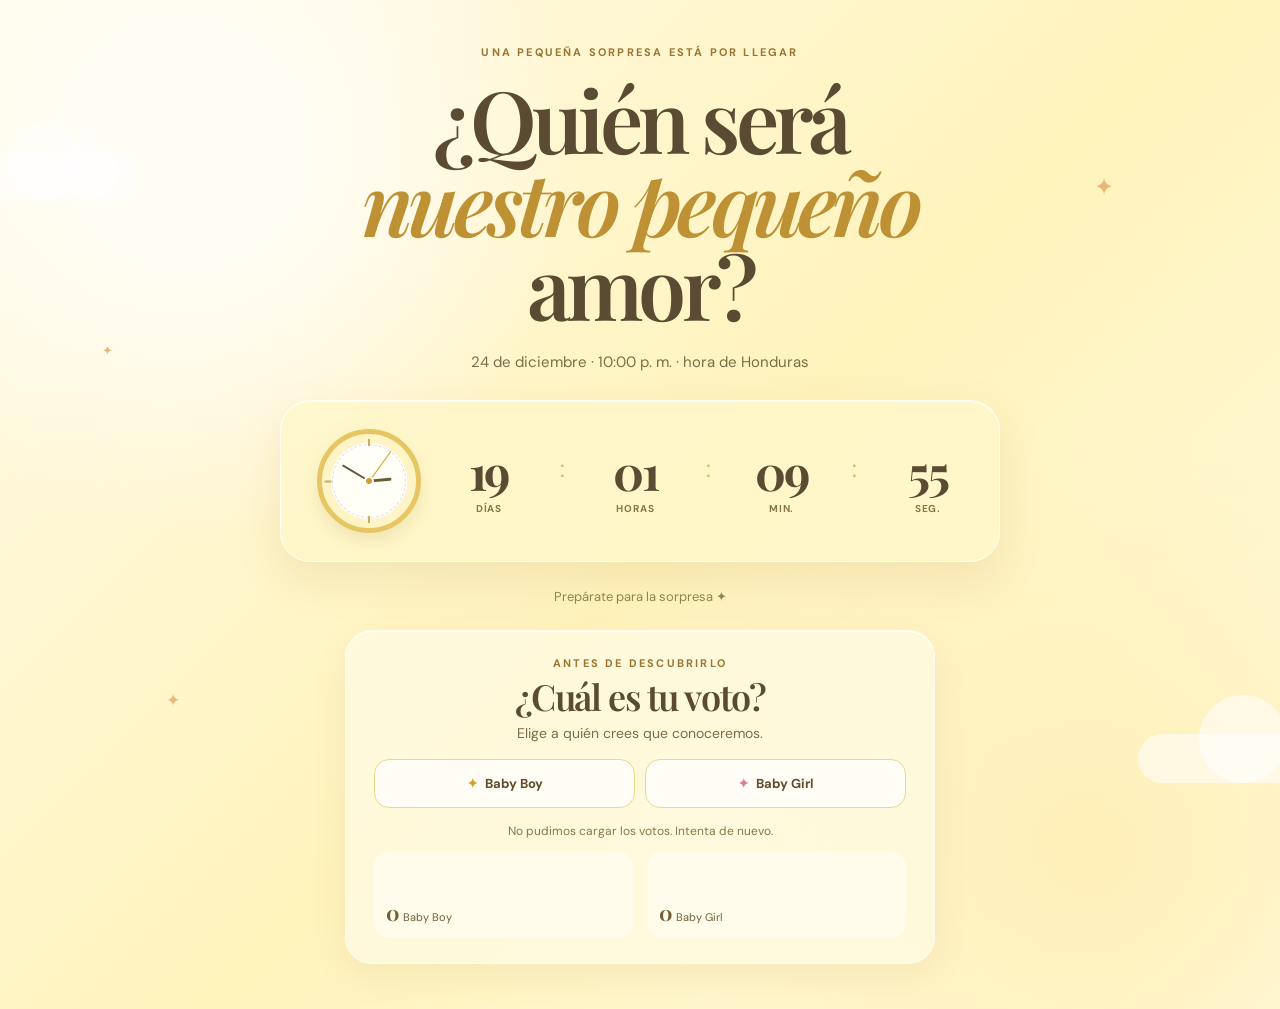
==== commit c4bd8c26: "Compact mobile reveal layout" ====
--- a/index.html
+++ b/index.html
@@ -6,7 +6,7 @@
     <meta name="theme-color" content="#fff9f4" />
     <meta name="description" content="Una dulce sorpresa está por llegar." />
     <title>Una dulce sorpresa</title>
-    <link rel="stylesheet" href="assets/styles.css?v=mobile-type-v1" />
+    <link rel="stylesheet" href="assets/styles.css?v=mobile-compact-v1" />
   </head>
   <body>
     <canvas id="celebration-canvas" aria-hidden="true"></canvas>
@@ -35,6 +35,6 @@
     <section class="reveal-panel" aria-hidden="true"><div class="reveal-glow"></div><div class="balloon b-one"></div><div class="balloon b-two"></div><div class="balloon b-three"></div><div class="reveal-copy"><p class="eyebrow">La espera terminó</p><h2>Logan José</h2><p>Te esperamos con mucho amor.</p></div></section>
     <script>window.REVEAL_CONFIG={mode:'real',targetTime:'2026-12-25T04:00:00.000Z',result:'boy',title:'Logan José',subtitle:'Te esperamos con mucho amor.'};</script>
     <script>window.VOTE_CONFIG={endpoint:'https://script.google.com/macros/s/AKfycbzG3wJDyvJ7oHPErX0DNwCRhlutBwt7Xx0BfoXmJ38LbPHmCWQFD8IIuujLemhhOkUb/exec'};</script>
-    <script src="assets/reveal.js?v=mobile-type-v1"></script>
+    <script src="assets/reveal.js?v=mobile-compact-v1"></script>
   </body>
 </html>
--- a/assets/styles.css
+++ b/assets/styles.css
@@ -20,5 +20,5 @@
 .final-seconds .countdown-card { animation:pulse 1s ease-in-out infinite; }.final-seconds .clock { border-color:#dea92c; } @keyframes pulse { 50% { transform:scale(1.018); box-shadow:0 12px 38px #d5a32c40; } }
 .reveal-panel { position:fixed; inset:0; z-index:5; display:grid; place-items:center; background:linear-gradient(135deg,#ffe6ef,#f8c8dc 47%,#eaa1c6); clip-path:circle(0% at 50% 50%); transition:clip-path 1.25s cubic-bezier(.22,1,.36,1); overflow:hidden; }.revealed .reveal-panel { clip-path:circle(150% at 50% 50%); }.is-boy .reveal-panel { background:linear-gradient(135deg,#e2f4ff,#b9ddfa 47%,#7cbae8); }.reveal-glow { position:absolute; width:min(75vw,680px); aspect-ratio:1; border-radius:50%; background:#ffffff80; filter:blur(24px); }.reveal-copy { position:relative; text-align:center; padding:24px; }.reveal-copy .eyebrow { color:#a34b74; }.is-boy .reveal-copy .eyebrow { color:#316c9b; }.reveal-copy h2 { margin:0; font:600 clamp(58px,11vw,130px)/.9 'Playfair Display',serif; letter-spacing:-.075em; color:#9d3f6f; }.is-boy .reveal-copy h2 { color:#28628e; }.reveal-copy p:not(.eyebrow) { margin:22px 0 32px; font-size:18px; }.restart-button { display:inline-flex; gap:12px; justify-content:center; align-items:center; border:0; border-radius:999px; padding:14px 23px; background:#fffdfc; color:#88526c; font:700 13px 'DM Sans',sans-serif; letter-spacing:.03em; text-decoration:none; box-shadow:0 10px 24px #97507124; cursor:pointer; transition:transform .2s,box-shadow .2s; }.restart-button:hover { transform:translateY(-2px); box-shadow:0 14px 30px #97507136; }.restart-button span { font-size:18px; }.balloon { position:absolute; width:65px; height:80px; border-radius:50% 50% 48% 48%; background:#fff3f7a8; animation:float 4s ease-in-out infinite; }.balloon::after { content:''; position:absolute; left:50%; top:79px; width:1px; height:130px; background:#ffffff96; transform:rotate(5deg); }.b-one { top:14%; left:13%; }.b-two { top:19%; right:16%; width:42px; height:55px; animation-delay:-1.5s; }.b-three { bottom:14%; right:11%; width:74px; height:91px; animation-delay:-2.5s; }.is-boy .balloon { background:#edf8ffb5; } @keyframes float { 50% { transform:translateY(-20px) rotate(3deg); } }
 #celebration-canvas { position:fixed; inset:0; z-index:10; pointer-events:none; }.landing { display:grid; place-items:center; }.landing-card { z-index:1; text-align:center; padding:45px 25px; }.landing-card h1 { margin:0; font:600 clamp(50px,8vw,88px)/.94 'Playfair Display',serif; letter-spacing:-.06em; }.landing-card p { margin:25px 0; color:#836f82; }.orb,.star { position:fixed; pointer-events:none; }.orb { border-radius:50%; filter:blur(.2px); }.orb-one { width:320px; height:320px; background:#f5d8e4a8; top:-90px; left:-75px; }.orb-two { width:260px; height:260px; background:#d9eafb; bottom:-80px; right:-50px; }.star { color:#e8b877; font-size:25px; }.s-one { top:22%; right:19%; }.s-two { bottom:23%; left:19%; }
-@media (max-width:620px) { .reveal-shell { justify-content:flex-start; padding:94px 0 34px; }.demo-badge { right:50%; transform:translateX(50%); }.eyebrow { font-size:clamp(10px,2.8vw,12px); }.hero-title { font-size:clamp(52px,14.5vw,64px); line-height:.96; }.event-note { margin:23px 0 26px; font-size:clamp(15px,4vw,17px); }.countdown-card { padding:23px 12px 24px; flex-direction:column; gap:17px; border-radius:25px; }.clock { width:96px; height:96px; }.hand-second { height:33px; }.hand-minute { height:28px; }.hand-hour { height:19px; }.counter { width:100%; }.counter div { min-width:0; }.counter strong { font-size:clamp(34px,9vw,40px); }.counter i { font-size:21px; }.counter span { font-size:clamp(8px,2.25vw,10px); }.tiny-note { font-size:14px; }.vote-card { padding:25px 17px; }.vote-card h2 { font-size:clamp(31px,8vw,38px); }.vote-intro { font-size:15px; }.vote-buttons { grid-template-columns:1fr; }.vote-button { min-height:53px; font-size:15px; }.vote-status { font-size:13px; }.vote-results { gap:8px; }.vote-tally { padding:11px; }.vote-tally p { font-size:12px; }.vote-tally strong { font-size:23px; }.balloon { transform:scale(.75); }.b-one { left:0; }.b-two { right:2%; }.b-three { right:-2%; } }
+@media (max-width:620px) { .reveal-shell { justify-content:flex-start; padding:54px 0 24px; }.demo-badge { top:16px; right:50%; transform:translateX(50%); }.eyebrow { margin-bottom:11px; font-size:clamp(10px,2.8vw,12px); }.hero-title { font-size:clamp(52px,14.5vw,64px); line-height:.96; }.event-note { margin:15px 0 18px; font-size:clamp(15px,4vw,17px); }.countdown-card { padding:18px 12px 19px; flex-direction:column; gap:12px; border-radius:25px; }.clock { width:88px; height:88px; }.hand-second { height:30px; }.hand-minute { height:26px; }.hand-hour { height:18px; }.counter { width:100%; }.counter div { min-width:0; }.counter strong { font-size:clamp(34px,9vw,40px); }.counter i { font-size:21px; }.counter span { font-size:clamp(8px,2.25vw,10px); }.tiny-note { margin:17px 0 0; font-size:14px; }.vote-card { margin-top:17px; padding:19px 17px; }.vote-card .eyebrow { margin-bottom:6px; }.vote-card h2 { font-size:clamp(31px,8vw,38px); }.vote-intro { margin:7px 0 13px; font-size:15px; }.vote-buttons { grid-template-columns:1fr; gap:8px; }.vote-button { min-height:49px; font-size:15px; }.vote-status { min-height:16px; margin:11px 0 4px; font-size:13px; }.vote-results { gap:8px; margin-top:6px; }.vote-tally { padding:9px; }.vote-tally p { margin-top:5px; font-size:12px; }.vote-tally strong { font-size:23px; }.balloon { transform:scale(.75); }.b-one { left:0; }.b-two { right:2%; }.b-three { right:-2%; } }
 @media (prefers-reduced-motion:reduce) { *,*::before,*::after { animation-duration:.001ms!important; transition-duration:.001ms!important; } }
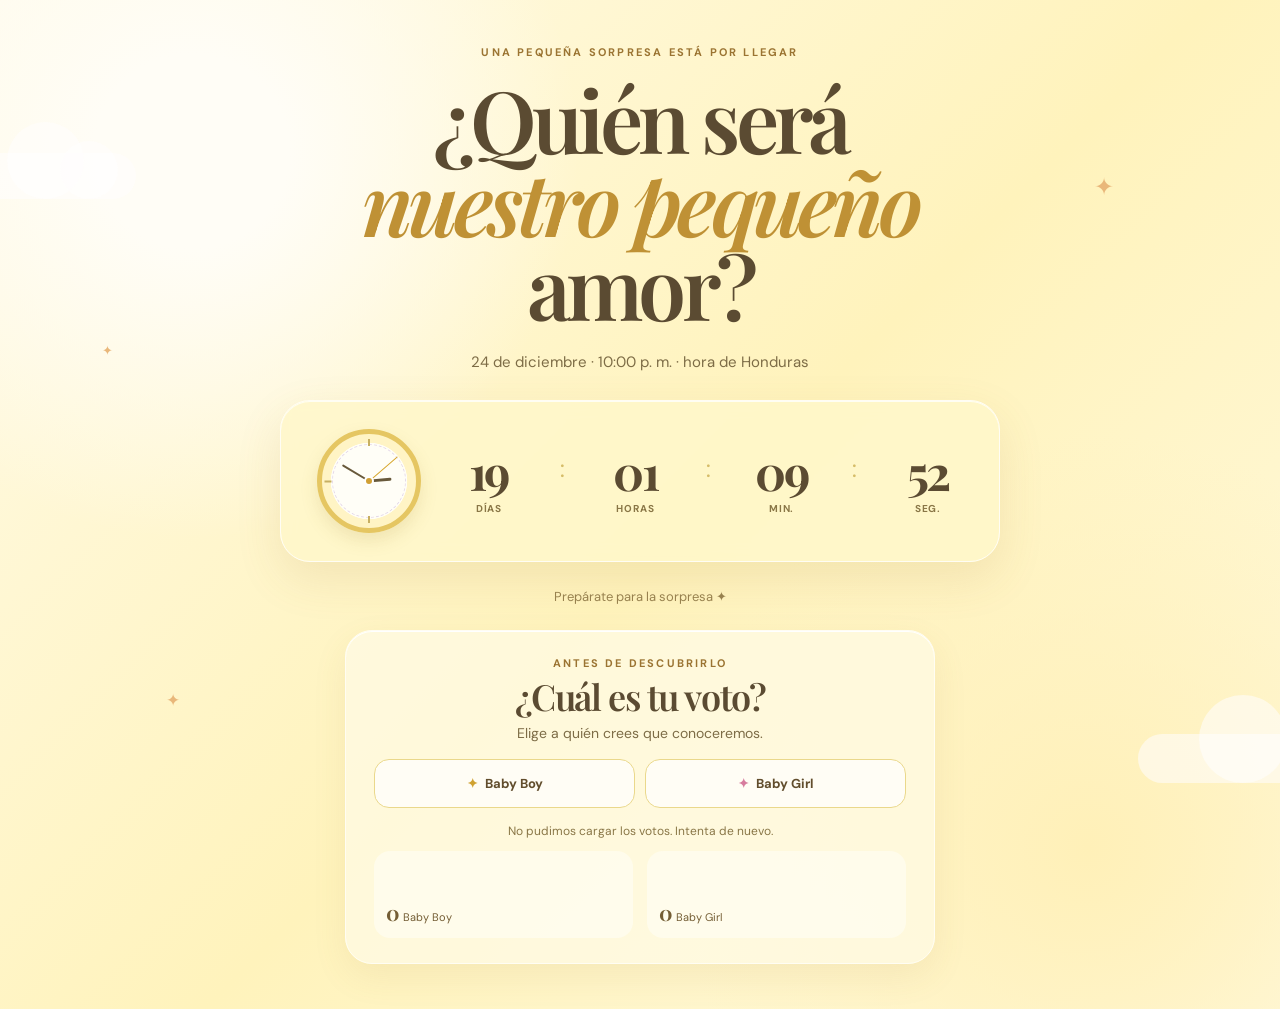
==== commit 41c7fafd: "Pad mobile countdown edges" ====
--- a/index.html
+++ b/index.html
@@ -6,7 +6,7 @@
     <meta name="theme-color" content="#fff9f4" />
     <meta name="description" content="Una dulce sorpresa está por llegar." />
     <title>Una dulce sorpresa</title>
-    <link rel="stylesheet" href="assets/styles.css?v=mobile-compact-v1" />
+    <link rel="stylesheet" href="assets/styles.css?v=mobile-counter-v1" />
   </head>
   <body>
     <canvas id="celebration-canvas" aria-hidden="true"></canvas>
--- a/assets/styles.css
+++ b/assets/styles.css
@@ -20,5 +20,5 @@
 .final-seconds .countdown-card { animation:pulse 1s ease-in-out infinite; }.final-seconds .clock { border-color:#dea92c; } @keyframes pulse { 50% { transform:scale(1.018); box-shadow:0 12px 38px #d5a32c40; } }
 .reveal-panel { position:fixed; inset:0; z-index:5; display:grid; place-items:center; background:linear-gradient(135deg,#ffe6ef,#f8c8dc 47%,#eaa1c6); clip-path:circle(0% at 50% 50%); transition:clip-path 1.25s cubic-bezier(.22,1,.36,1); overflow:hidden; }.revealed .reveal-panel { clip-path:circle(150% at 50% 50%); }.is-boy .reveal-panel { background:linear-gradient(135deg,#e2f4ff,#b9ddfa 47%,#7cbae8); }.reveal-glow { position:absolute; width:min(75vw,680px); aspect-ratio:1; border-radius:50%; background:#ffffff80; filter:blur(24px); }.reveal-copy { position:relative; text-align:center; padding:24px; }.reveal-copy .eyebrow { color:#a34b74; }.is-boy .reveal-copy .eyebrow { color:#316c9b; }.reveal-copy h2 { margin:0; font:600 clamp(58px,11vw,130px)/.9 'Playfair Display',serif; letter-spacing:-.075em; color:#9d3f6f; }.is-boy .reveal-copy h2 { color:#28628e; }.reveal-copy p:not(.eyebrow) { margin:22px 0 32px; font-size:18px; }.restart-button { display:inline-flex; gap:12px; justify-content:center; align-items:center; border:0; border-radius:999px; padding:14px 23px; background:#fffdfc; color:#88526c; font:700 13px 'DM Sans',sans-serif; letter-spacing:.03em; text-decoration:none; box-shadow:0 10px 24px #97507124; cursor:pointer; transition:transform .2s,box-shadow .2s; }.restart-button:hover { transform:translateY(-2px); box-shadow:0 14px 30px #97507136; }.restart-button span { font-size:18px; }.balloon { position:absolute; width:65px; height:80px; border-radius:50% 50% 48% 48%; background:#fff3f7a8; animation:float 4s ease-in-out infinite; }.balloon::after { content:''; position:absolute; left:50%; top:79px; width:1px; height:130px; background:#ffffff96; transform:rotate(5deg); }.b-one { top:14%; left:13%; }.b-two { top:19%; right:16%; width:42px; height:55px; animation-delay:-1.5s; }.b-three { bottom:14%; right:11%; width:74px; height:91px; animation-delay:-2.5s; }.is-boy .balloon { background:#edf8ffb5; } @keyframes float { 50% { transform:translateY(-20px) rotate(3deg); } }
 #celebration-canvas { position:fixed; inset:0; z-index:10; pointer-events:none; }.landing { display:grid; place-items:center; }.landing-card { z-index:1; text-align:center; padding:45px 25px; }.landing-card h1 { margin:0; font:600 clamp(50px,8vw,88px)/.94 'Playfair Display',serif; letter-spacing:-.06em; }.landing-card p { margin:25px 0; color:#836f82; }.orb,.star { position:fixed; pointer-events:none; }.orb { border-radius:50%; filter:blur(.2px); }.orb-one { width:320px; height:320px; background:#f5d8e4a8; top:-90px; left:-75px; }.orb-two { width:260px; height:260px; background:#d9eafb; bottom:-80px; right:-50px; }.star { color:#e8b877; font-size:25px; }.s-one { top:22%; right:19%; }.s-two { bottom:23%; left:19%; }
-@media (max-width:620px) { .reveal-shell { justify-content:flex-start; padding:54px 0 24px; }.demo-badge { top:16px; right:50%; transform:translateX(50%); }.eyebrow { margin-bottom:11px; font-size:clamp(10px,2.8vw,12px); }.hero-title { font-size:clamp(52px,14.5vw,64px); line-height:.96; }.event-note { margin:15px 0 18px; font-size:clamp(15px,4vw,17px); }.countdown-card { padding:18px 12px 19px; flex-direction:column; gap:12px; border-radius:25px; }.clock { width:88px; height:88px; }.hand-second { height:30px; }.hand-minute { height:26px; }.hand-hour { height:18px; }.counter { width:100%; }.counter div { min-width:0; }.counter strong { font-size:clamp(34px,9vw,40px); }.counter i { font-size:21px; }.counter span { font-size:clamp(8px,2.25vw,10px); }.tiny-note { margin:17px 0 0; font-size:14px; }.vote-card { margin-top:17px; padding:19px 17px; }.vote-card .eyebrow { margin-bottom:6px; }.vote-card h2 { font-size:clamp(31px,8vw,38px); }.vote-intro { margin:7px 0 13px; font-size:15px; }.vote-buttons { grid-template-columns:1fr; gap:8px; }.vote-button { min-height:49px; font-size:15px; }.vote-status { min-height:16px; margin:11px 0 4px; font-size:13px; }.vote-results { gap:8px; margin-top:6px; }.vote-tally { padding:9px; }.vote-tally p { margin-top:5px; font-size:12px; }.vote-tally strong { font-size:23px; }.balloon { transform:scale(.75); }.b-one { left:0; }.b-two { right:2%; }.b-three { right:-2%; } }
+@media (max-width:620px) { .reveal-shell { justify-content:flex-start; padding:54px 0 24px; }.demo-badge { top:16px; right:50%; transform:translateX(50%); }.eyebrow { margin-bottom:11px; font-size:clamp(10px,2.8vw,12px); }.hero-title { font-size:clamp(52px,14.5vw,64px); line-height:.96; }.event-note { margin:15px 0 18px; font-size:clamp(15px,4vw,17px); }.countdown-card { padding:18px 12px 19px; flex-direction:column; gap:12px; border-radius:25px; }.clock { width:88px; height:88px; }.hand-second { height:30px; }.hand-minute { height:26px; }.hand-hour { height:18px; }.counter { width:100%; padding:0 9px; }.counter div { min-width:0; }.counter strong { font-size:clamp(34px,9vw,40px); }.counter i { font-size:21px; }.counter span { font-size:clamp(8px,2.25vw,10px); }.tiny-note { margin:17px 0 0; font-size:14px; }.vote-card { margin-top:17px; padding:19px 17px; }.vote-card .eyebrow { margin-bottom:6px; }.vote-card h2 { font-size:clamp(31px,8vw,38px); }.vote-intro { margin:7px 0 13px; font-size:15px; }.vote-buttons { grid-template-columns:1fr; gap:8px; }.vote-button { min-height:49px; font-size:15px; }.vote-status { min-height:16px; margin:11px 0 4px; font-size:13px; }.vote-results { gap:8px; margin-top:6px; }.vote-tally { padding:9px; }.vote-tally p { margin-top:5px; font-size:12px; }.vote-tally strong { font-size:23px; }.balloon { transform:scale(.75); }.b-one { left:0; }.b-two { right:2%; }.b-three { right:-2%; } }
 @media (prefers-reduced-motion:reduce) { *,*::before,*::after { animation-duration:.001ms!important; transition-duration:.001ms!important; } }
